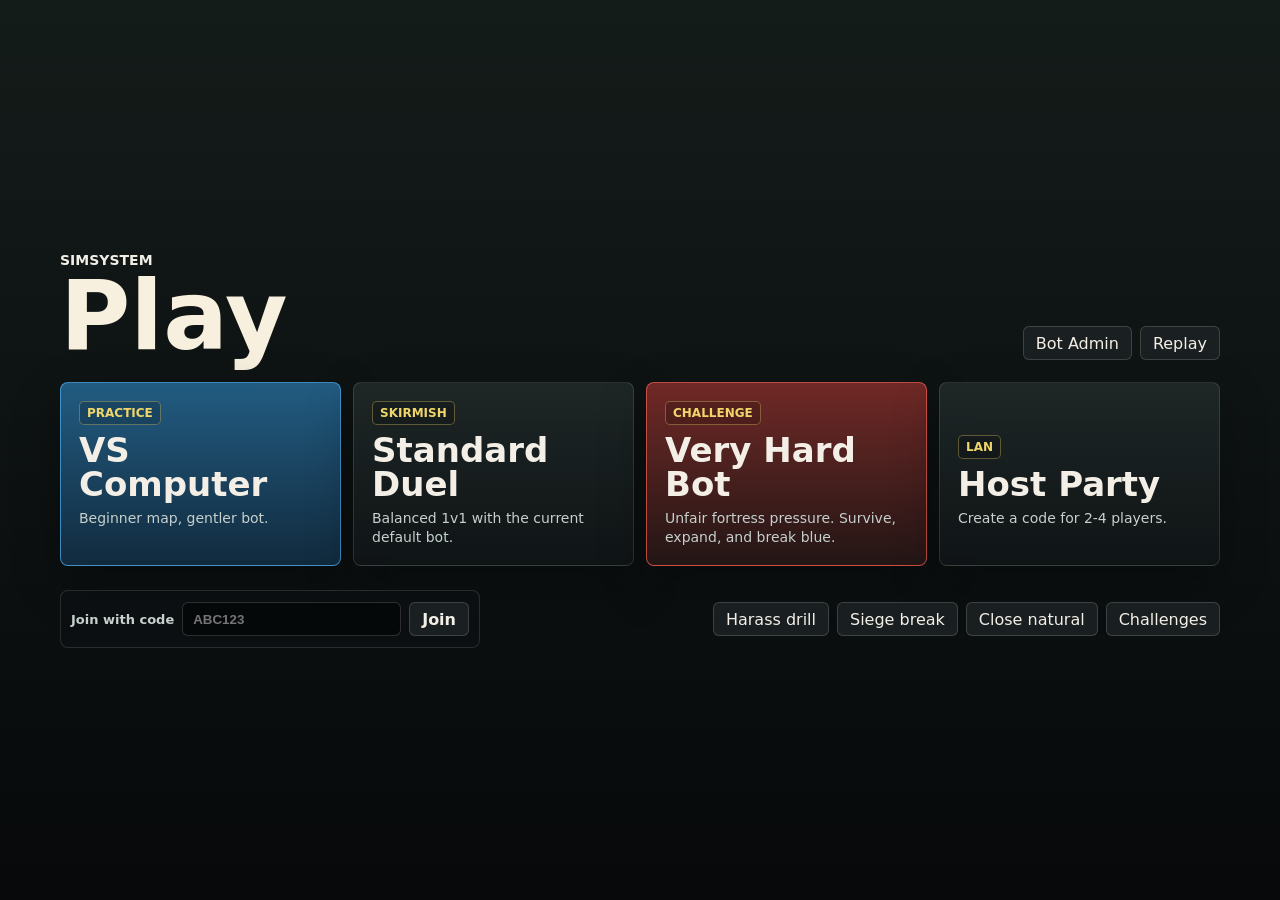
==== index.html @ 4fda6ede "Publish simsystem web game" ====
<!doctype html>
<html lang="en">
  <head>
    <meta charset="utf-8">
    <meta name="viewport" content="width=device-width, initial-scale=1">
    <title>Simsystem</title>
    <link rel="stylesheet" href="styles.css?v=home-1">
  </head>
  <body>
    <main class="home-app">
      <section class="home-shell">
        <header class="home-header">
          <div>
            <div class="brand home-brand">Simsystem</div>
            <h1>Play</h1>
          </div>
          <nav class="home-utility" aria-label="Tools">
            <a href="admin.html">Bot Admin</a>
            <a href="replay.html">Replay</a>
          </nav>
        </header>

        <section class="home-modes" aria-label="Game modes">
          <a class="home-card primary" href="play.html?scenario=2&amp;difficulty=3">
            <span class="mode-label">Practice</span>
            <strong>VS Computer</strong>
            <em>Beginner map, gentler bot.</em>
          </a>
          <a class="home-card" href="play.html?scenario=0&amp;difficulty=7">
            <span class="mode-label">Skirmish</span>
            <strong>Standard Duel</strong>
            <em>Balanced 1v1 with the current default bot.</em>
          </a>
          <a class="home-card boss" data-challenge="very-hard-bot" href="play.html?scenario=9&amp;difficulty=10&amp;seed=424242&amp;speed=0.5">
            <span class="mode-label">Challenge</span>
            <strong>Very Hard Bot</strong>
            <em>Unfair fortress pressure. Survive, expand, and break blue.</em>
          </a>
          <a class="home-card" href="lobby.html">
            <span class="mode-label">LAN</span>
            <strong>Host Party</strong>
            <em>Create a code for 2-4 players.</em>
          </a>
        </section>

        <section class="home-join" aria-label="Join game">
          <form class="join-code-home" action="/join" method="get">
            <label for="homeJoinCode">Join with code</label>
            <input id="homeJoinCode" name="code" type="text" inputmode="text" autocomplete="off" placeholder="ABC123">
            <button type="submit">Join</button>
          </form>
          <div class="home-shortcuts" aria-label="Quick links">
            <a href="play.html?scenario=4&amp;difficulty=8">Harass drill</a>
            <a href="play.html?scenario=5&amp;difficulty=8">Siege break</a>
            <a href="play.html?scenario=8&amp;difficulty=7">Close natural</a>
            <a href="roguelike.html">Challenges</a>
          </div>
        </section>
      </section>
    </main>
  </body>
</html>
---- styles.css ----
:root {
  color-scheme: dark;
  font-family: Inter, ui-sans-serif, system-ui, -apple-system, BlinkMacSystemFont, "Segoe UI", sans-serif;
  background: #111314;
  color: #f3efe6;
}

.rogue-app {
  min-height: 100vh;
  overflow: auto;
  padding: clamp(16px, 3vw, 34px);
  background:
    linear-gradient(90deg, rgba(240, 214, 106, 0.035) 1px, transparent 1px),
    linear-gradient(0deg, rgba(240, 214, 106, 0.028) 1px, transparent 1px),
    linear-gradient(180deg, #18201d, #090b0b 68%);
  background-size: 56px 56px, 56px 56px, auto;
}

.rogue-shell {
  width: min(1180px, 100%);
  min-height: calc(100vh - clamp(32px, 6vw, 68px));
  margin: 0 auto;
  display: grid;
  grid-template-rows: auto minmax(420px, 1fr) auto auto;
  gap: 14px;
}

.rogue-header {
  min-height: 48px;
  display: flex;
  align-items: center;
  justify-content: space-between;
  gap: 16px;
}

.rogue-header h1 {
  margin: 1px 0 0;
  color: #f7f0de;
  font-size: clamp(28px, 4.4vw, 56px);
  line-height: 1;
}

.story-header .brand {
  color: #f0d66a;
  font-weight: 900;
  letter-spacing: 0.08em;
  text-transform: uppercase;
}

.story-stage {
  position: relative;
  min-height: 480px;
  display: grid;
  grid-template-columns: minmax(360px, 1fr) minmax(380px, 500px);
  gap: clamp(20px, 4vw, 54px);
  align-items: center;
  padding: clamp(18px, 4vw, 46px);
  border: 1px solid rgba(218, 226, 211, 0.12);
  border-radius: 8px;
  background:
    linear-gradient(115deg, rgba(8, 11, 12, 0.25), rgba(8, 11, 12, 0.82)),
    linear-gradient(180deg, rgba(36, 47, 45, 0.76), rgba(13, 17, 18, 0.92));
  box-shadow: 0 30px 92px rgba(0, 0, 0, 0.42);
}

.story-map-art {
  position: relative;
  min-height: 390px;
  border: 1px solid rgba(218, 226, 211, 0.08);
  border-radius: 8px;
  overflow: hidden;
  background:
    linear-gradient(135deg, rgba(240, 214, 106, 0.07) 0 1px, transparent 1px 36px),
    linear-gradient(45deg, rgba(113, 196, 240, 0.06) 0 1px, transparent 1px 36px),
    linear-gradient(180deg, rgba(27, 38, 39, 0.82), rgba(10, 13, 14, 0.88));
}

.story-lane {
  position: absolute;
  left: 11%;
  right: 10%;
  top: 50%;
  height: 24px;
  transform: skewY(-18deg) rotate(-9deg);
  border: 1px solid rgba(240, 214, 106, 0.30);
  background: rgba(240, 214, 106, 0.10);
  box-shadow: 0 0 42px rgba(240, 214, 106, 0.08);
}

.story-base,
.story-unit {
  position: absolute;
  transform: rotate(45deg) skew(-10deg, -10deg);
  box-shadow: 0 18px 32px rgba(0, 0, 0, 0.42);
}

.story-base {
  width: 78px;
  height: 78px;
  bottom: 17%;
  border: 2px solid rgba(247, 240, 222, 0.18);
  border-radius: 7px;
}

.story-base.red {
  left: 15%;
  background: linear-gradient(180deg, #df5b56, #6d2424);
}

.story-base.blue {
  right: 13%;
  top: 18%;
  background: linear-gradient(180deg, #4ea7e8, #1b4468);
}

.story-unit {
  width: 30px;
  height: 30px;
  border-radius: 6px;
  border: 2px solid rgba(247, 240, 222, 0.16);
  background: #e6c653;
}

.story-unit.wing-a {
  left: 34%;
  top: 44%;
}

.story-unit.wing-b {
  left: 42%;
  top: 55%;
  background: #d85b55;
}

.story-unit.wing-c {
  right: 30%;
  top: 34%;
  background: #58a6d8;
}

.story-brief {
  display: grid;
  align-content: center;
  gap: 18px;
  min-height: 390px;
}

.mission-kicker {
  width: fit-content;
  padding: 5px 8px;
  border: 1px solid rgba(240, 214, 106, 0.34);
  border-radius: 5px;
  color: #f0d66a;
  background: rgba(0, 0, 0, 0.18);
  font-size: 12px;
  font-weight: 900;
  text-transform: uppercase;
}

.story-brief h2 {
  margin: 0;
  color: #f7f0de;
  font-size: clamp(46px, 6.2vw, 82px);
  line-height: 0.92;
  letter-spacing: 0;
}

.story-brief p {
  max-width: 560px;
  margin: 0;
  color: #d1d8d1;
  font-size: clamp(18px, 2.1vw, 23px);
  line-height: 1.38;
}

.mission-intel,
.run-statline,
.reward-strip,
.story-log,
.story-footer,
.draft-heading {
  display: flex;
  flex-wrap: wrap;
  gap: 8px;
}

.mission-intel span,
.run-statline span,
.reward-strip span,
.story-log span {
  min-height: 30px;
  display: inline-grid;
  place-items: center;
  padding: 0 9px;
  border: 1px solid rgba(218, 226, 211, 0.13);
  border-radius: 6px;
  color: #dce4dc;
  background: rgba(12, 16, 18, 0.62);
  font-size: 12px;
  font-weight: 850;
}

.story-actions {
  display: grid;
  grid-template-columns: minmax(190px, 1fr) minmax(170px, 0.72fr);
  gap: 8px;
  max-width: 560px;
}

.choice-card {
  min-height: 74px;
  display: grid;
  align-content: center;
  justify-items: start;
  gap: 5px;
  border: 1px solid rgba(218, 226, 211, 0.14);
  border-radius: 8px;
  padding: 12px 14px;
  background: rgba(25, 32, 34, 0.88);
  color: #f3efe6;
  text-align: left;
}

.choice-card.primary {
  border-color: rgba(73, 165, 214, 0.78);
  background: linear-gradient(180deg, rgba(42, 112, 154, 0.90), rgba(21, 54, 78, 0.92));
}

.choice-card strong {
  color: #f7f0de;
  font-size: 19px;
}

.choice-card span {
  color: #c8d0c8;
  font-size: 13px;
}

.choice-card em {
  color: #f0d66a;
  font-size: 12px;
  font-style: normal;
  font-weight: 900;
}

.story-footer {
  align-items: stretch;
}

.route-line,
.run-summary,
.draft-sheet {
  border: 1px solid rgba(218, 226, 211, 0.12);
  border-radius: 8px;
  background: rgba(13, 17, 18, 0.78);
  box-shadow: 0 18px 48px rgba(0, 0, 0, 0.28);
}

.route-line {
  flex: 1 1 520px;
  min-height: 88px;
  display: grid;
  grid-template-columns: repeat(15, minmax(0, 1fr));
  gap: 5px;
  align-items: center;
  padding: 12px;
}

.route-node {
  width: 100%;
  min-width: 0;
  height: 44px;
  display: grid;
  place-items: center;
  padding: 0;
  border: 1px solid rgba(218, 226, 211, 0.12);
  border-color: rgba(218, 226, 211, 0.12);
  border-radius: 6px;
  background: rgba(32, 38, 40, 0.78);
  color: #aeb5ad;
  font-size: 12px;
  font-weight: 950;
  text-align: center;
}

.route-node.done {
  color: #102014;
  background: #78ce7e;
}

.route-node.current {
  color: #14120d;
  background: #f0d66a;
}

.route-node.boss {
  border-color: rgba(223, 91, 86, 0.52);
  color: #f3b5ae;
}

.run-summary {
  flex: 0 1 420px;
  display: grid;
  align-content: center;
  gap: 8px;
  padding: 12px;
}

.draft-sheet {
  position: fixed;
  left: 50%;
  bottom: 22px;
  z-index: 8;
  width: min(860px, calc(100vw - 32px));
  transform: translateX(-50%);
  display: grid;
  gap: 10px;
  padding: 12px;
}

.draft-heading {
  align-items: center;
  justify-content: space-between;
}

.draft-heading strong {
  color: #f0d66a;
  font-size: 15px;
}

.draft-grid {
  display: grid;
  grid-template-columns: repeat(3, minmax(0, 1fr));
  gap: 8px;
}

.draft-card {
  min-height: 128px;
  display: grid;
  align-content: start;
  justify-items: start;
  gap: 7px;
  padding: 13px;
  border: 1px solid rgba(218, 226, 211, 0.14);
  border-radius: 8px;
  color: #f3efe6;
  background: rgba(25, 32, 34, 0.94);
  text-align: left;
}

.draft-card strong {
  font-size: 17px;
}

.draft-card span {
  color: #c8d0c8;
  font-size: 13px;
  line-height: 1.35;
  white-space: normal;
}

.draft-card em {
  color: #f0d66a;
  font-size: 12px;
  font-style: normal;
  font-weight: 900;
}

@media (max-width: 900px) {
  .rogue-shell {
    grid-template-rows: auto auto auto auto;
  }

  .story-stage,
  .story-actions,
  .draft-grid {
    grid-template-columns: 1fr;
  }

  .story-stage {
    padding: 14px;
  }

  .story-map-art {
    min-height: 220px;
  }

  .story-brief {
    min-height: auto;
  }

  .route-line {
    grid-template-columns: repeat(5, minmax(0, 1fr));
  }

  .run-summary {
    flex-basis: 100%;
  }
}

* {
  box-sizing: border-box;
}

body {
  margin: 0;
  overflow: hidden;
  background: #0f1213;
}

.home-app {
  min-height: 100vh;
  overflow: auto;
  padding: clamp(16px, 3vw, 42px);
  color: #f3efe6;
  background:
    linear-gradient(180deg, rgba(20, 28, 26, 0.96), rgba(7, 9, 10, 1)),
    #0f1213;
}

.home-shell {
  width: min(1160px, 100%);
  min-height: calc(100vh - clamp(32px, 6vw, 84px));
  margin: 0 auto;
  display: grid;
  align-content: center;
  gap: 22px;
}

.home-header {
  display: flex;
  align-items: end;
  justify-content: space-between;
  gap: 18px;
}

.home-header h1 {
  margin: 4px 0 0;
  color: #f7f0de;
  font-size: clamp(48px, 8vw, 96px);
  line-height: 0.92;
  letter-spacing: 0;
}

.home-brand {
  color: #f0d66a;
  font-weight: 900;
  text-transform: uppercase;
}

.home-utility,
.home-shortcuts {
  display: flex;
  flex-wrap: wrap;
  gap: 8px;
  justify-content: flex-end;
}

.home-utility a,
.home-shortcuts a,
.join-code-home button {
  min-height: 34px;
  display: inline-grid;
  place-items: center;
  padding: 0 12px;
  border: 1px solid rgba(218, 226, 211, 0.18);
  border-radius: 6px;
  color: #f3efe6;
  background: rgba(30, 36, 38, 0.82);
  text-decoration: none;
}

.home-modes {
  display: grid;
  grid-template-columns: repeat(4, minmax(0, 1fr));
  gap: 12px;
}

.home-card {
  min-height: 174px;
  display: grid;
  align-content: end;
  gap: 8px;
  padding: 18px;
  border: 1px solid rgba(218, 226, 211, 0.14);
  border-radius: 8px;
  color: #f3efe6;
  background:
    linear-gradient(180deg, rgba(34, 43, 43, 0.82), rgba(16, 20, 22, 0.94));
  text-decoration: none;
  box-shadow: 0 18px 48px rgba(0, 0, 0, 0.28);
}

.home-card.primary {
  border-color: rgba(76, 166, 228, 0.76);
  background:
    linear-gradient(180deg, rgba(38, 104, 148, 0.86), rgba(18, 44, 64, 0.96));
}

.home-card.boss {
  border-color: rgba(240, 91, 79, 0.76);
  background:
    linear-gradient(180deg, rgba(120, 43, 40, 0.92), rgba(36, 23, 22, 0.96));
}

.home-card strong {
  font-size: clamp(22px, 2.8vw, 34px);
  line-height: 1;
}

.home-card em {
  min-height: 38px;
  color: #c6d0cc;
  font-size: 14px;
  font-style: normal;
  line-height: 1.35;
}

.mode-label {
  width: fit-content;
  padding: 4px 7px;
  border: 1px solid rgba(240, 214, 106, 0.34);
  border-radius: 5px;
  color: #f0d66a;
  background: rgba(0, 0, 0, 0.18);
  font-size: 12px;
  font-weight: 900;
  text-transform: uppercase;
}

.home-join {
  display: grid;
  grid-template-columns: minmax(300px, 420px) 1fr;
  gap: 12px;
  align-items: center;
  padding-top: 2px;
}

.join-code-home {
  min-height: 58px;
  display: grid;
  grid-template-columns: auto minmax(110px, 1fr) auto;
  gap: 8px;
  align-items: center;
  padding: 10px;
  border: 1px solid rgba(218, 226, 211, 0.14);
  border-radius: 8px;
  background: rgba(12, 16, 18, 0.78);
}

.join-code-home label {
  color: #c6d0cc;
  font-size: 13px;
  font-weight: 850;
  white-space: nowrap;
}

.join-code-home input {
  width: 100%;
  height: 34px;
  border: 1px solid rgba(218, 226, 211, 0.18);
  border-radius: 6px;
  padding: 0 10px;
  color: #f7f0de;
  background: rgba(5, 8, 9, 0.86);
  font-weight: 900;
  text-transform: uppercase;
}

.join-code-home button {
  font: inherit;
  font-weight: 850;
  cursor: pointer;
}

.lobby-app {
  min-height: 100vh;
  overflow: auto;
  padding: clamp(18px, 4vw, 56px);
  background:
    linear-gradient(115deg, rgba(6, 9, 9, 0.18), rgba(6, 9, 9, 0.82)),
    radial-gradient(circle at 24% 18%, rgba(72, 154, 205, 0.20), transparent 31%),
    radial-gradient(circle at 84% 76%, rgba(213, 72, 66, 0.16), transparent 30%),
    linear-gradient(180deg, #17201d, #080a0a);
}

.admin-app {
  min-height: 100vh;
  overflow: auto;
  padding: clamp(18px, 4vw, 48px);
  background:
    radial-gradient(circle at 18% 18%, rgba(68, 155, 210, 0.18), transparent 32%),
    radial-gradient(circle at 84% 70%, rgba(224, 82, 72, 0.13), transparent 34%),
    linear-gradient(180deg, #151d1a, #080a09);
}

.admin-shell {
  width: min(1320px, 100%);
  margin: 0 auto;
  display: grid;
  gap: 18px;
}

.admin-header,
.header-actions {
  display: flex;
  align-items: center;
  justify-content: space-between;
  gap: 14px;
}

.admin-header h1 {
  margin: 0;
  color: #f7f0de;
  font-size: clamp(44px, 6vw, 86px);
  line-height: 0.95;
  letter-spacing: 0;
}

.admin-grid {
  display: grid;
  grid-template-columns: minmax(340px, 420px) 1fr;
  gap: 16px;
}

.admin-card {
  display: grid;
  align-content: start;
  gap: 14px;
  padding: 18px;
  border: 1px solid rgba(218, 226, 211, 0.14);
  border-radius: 8px;
  background: rgba(17, 22, 24, 0.84);
  box-shadow: 0 24px 72px rgba(0, 0, 0, 0.34);
}

.admin-card h2 {
  margin: 0;
  color: #f0d66a;
  font-size: 20px;
}

.admin-controls label,
.admin-rule-row {
  display: grid;
  gap: 6px;
  color: #c6d0cc;
  font-size: 13px;
  font-weight: 850;
}

.admin-controls select,
.admin-controls input,
.admin-rule-row select,
.admin-rule-row input {
  width: 100%;
}

.admin-controls output {
  color: #f0d66a;
  font-size: 18px;
  font-weight: 950;
}

.admin-actions {
  display: grid;
  grid-template-columns: repeat(3, minmax(0, 1fr));
  gap: 8px;
}

.rules-list {
  display: grid;
  gap: 10px;
}

.admin-rule-row {
  grid-template-columns: 1fr 1fr minmax(120px, 0.5fr) auto;
  align-items: end;
  padding: 10px;
  border: 1px solid rgba(218, 226, 211, 0.10);
  border-radius: 8px;
  background: rgba(8, 12, 13, 0.46);
}

.counter-preferences {
  display: grid;
  grid-template-columns: repeat(2, minmax(0, 1fr));
  gap: 8px;
  margin: 0;
  padding: 10px;
  border: 1px solid rgba(218, 226, 211, 0.10);
  border-radius: 8px;
  background: rgba(8, 12, 13, 0.34);
}

.counter-preferences legend {
  padding: 0 5px;
  color: #f0d66a;
  font-size: 12px;
  font-weight: 900;
}

.counter-preferences label {
  grid-template-columns: auto 1fr;
  align-items: center;
  gap: 7px;
}

.counter-preferences input {
  width: 16px;
  height: 16px;
  accent-color: #f0d66a;
}

.admin-summary {
  grid-column: 2;
}

.admin-summary code {
  display: block;
  max-width: 100%;
  overflow-wrap: anywhere;
  padding: 10px;
  border-radius: 7px;
  color: #bde8ff;
  background: rgba(4, 7, 8, 0.74);
}

.lobby-shell {
  min-height: calc(100vh - clamp(36px, 8vw, 112px));
  width: min(1280px, 100%);
  margin: 0 auto;
  display: grid;
  align-items: center;
}

.lobby-header {
  display: none;
  align-items: center;
  justify-content: space-between;
  gap: 18px;
  margin-bottom: 22px;
}

.splash-hero {
  min-height: min(760px, calc(100vh - 72px));
  display: grid;
  grid-template-columns: minmax(320px, 1fr) minmax(420px, 520px);
  gap: clamp(24px, 5vw, 72px);
  align-items: center;
}

.splash-copy {
  display: grid;
  align-content: center;
  gap: 18px;
  min-height: 420px;
}

.splash-copy .brand {
  color: #f0d66a;
  font-size: 16px;
  font-weight: 900;
  letter-spacing: 0.16em;
  text-transform: uppercase;
}

.splash-copy h1 {
  max-width: 720px;
  margin: 0;
  color: #f7f0de;
  font-size: clamp(58px, 9vw, 118px);
  font-weight: 950;
  line-height: 0.9;
  letter-spacing: 0;
}

.splash-copy p {
  max-width: 520px;
  margin: 0;
  color: #c6d0cc;
  font-size: clamp(18px, 2vw, 24px);
  line-height: 1.35;
}

.splash-menu {
  display: grid;
  gap: 14px;
}

.lobby-header .brand {
  font-size: 24px;
}

.lobby-header p {
  margin: 5px 0 0;
  color: #aeb5ad;
}

.lobby-grid {
  display: contents;
}

.lobby-card {
  display: grid;
  gap: 13px;
  padding: 18px;
  border: 1px solid rgba(218, 226, 211, 0.14);
  border-radius: 8px;
  background: rgba(17, 22, 24, 0.82);
  box-shadow: 0 24px 72px rgba(0, 0, 0, 0.34);
}

.start-card {
  order: 1;
  gap: 14px;
  padding: 16px;
}

.current-match {
  order: 2;
  gap: 12px;
  padding: 16px;
}

.current-match h1 {
  font-size: 16px;
  color: #f0d66a;
  text-transform: uppercase;
  letter-spacing: 0.08em;
}

.quick-actions {
  display: grid;
  gap: 10px;
}

.splash-action {
  width: 100%;
  min-height: 84px;
  display: grid;
  align-content: center;
  justify-items: start;
  gap: 4px;
  padding: 14px 16px;
  border-color: rgba(218, 226, 211, 0.16);
  background: rgba(26, 32, 34, 0.88);
  text-align: left;
}

.splash-action.primary {
  border-color: rgba(76, 166, 228, 0.74);
  background: linear-gradient(180deg, rgba(38, 104, 148, 0.86), rgba(24, 57, 82, 0.88));
}

.splash-action strong {
  font-size: 22px;
  line-height: 1.1;
}

.splash-action span {
  color: #c5d1cf;
  font-size: 13px;
}

.prominent-join {
  display: grid;
  grid-template-columns: minmax(0, 1fr) 96px;
  gap: 8px;
}

.prominent-join input {
  width: 100%;
  height: 42px;
  border: 1px solid #596068;
  border-radius: 6px;
  padding: 0 12px;
  background: rgba(8, 11, 12, 0.72);
  color: #f3efe6;
  font-family: ui-monospace, "SFMono-Regular", Menlo, Consolas, monospace;
  font-size: 16px;
  font-weight: 900;
  letter-spacing: 0.08em;
  text-transform: uppercase;
}

.hidden-config {
  display: none;
}

.lobby-card h1 {
  margin: 0 0 4px;
  font-size: 20px;
}

.lobby-card label {
  display: grid;
  gap: 6px;
  color: #c8d0c8;
  font-size: 13px;
}

.advanced-settings,
.seat-details {
  display: grid;
  gap: 11px;
}

.advanced-settings:not([open]) > :not(summary),
.seat-details:not([open]) > :not(summary) {
  display: none;
}

.advanced-settings summary,
.seat-details summary {
  min-height: 34px;
  display: flex;
  align-items: center;
  cursor: pointer;
  color: #f0d66a;
  font-size: 13px;
  font-weight: 800;
}

.advanced-settings[open],
.seat-details[open] {
  border-top: 1px solid rgba(218, 226, 211, 0.12);
  padding-top: 6px;
}

.lobby-card input,
.lobby-card select {
  width: 100%;
  height: 36px;
  border: 1px solid #596068;
  border-radius: 6px;
  padding: 0 10px;
  background: rgba(35, 40, 43, 0.86);
  color: #f3efe6;
}

.lobby-actions {
  display: flex;
  flex-wrap: wrap;
  gap: 8px;
}

.utility-actions {
  padding-top: 2px;
}

.utility-actions button {
  min-height: 32px;
  border: 1px solid #596068;
  border-radius: 6px;
  background: rgba(43, 48, 52, 0.72);
  color: #f3efe6;
  padding: 6px 10px;
  cursor: pointer;
}

.lobby-status,
.lobby-note,
.match-meta,
.match-capture {
  color: #aeb5ad;
  font-size: 13px;
}

.map-cards {
  display: grid;
  grid-template-columns: repeat(2, minmax(0, 1fr));
  gap: 8px;
}

.map-card {
  min-height: 82px;
  display: grid;
  align-content: start;
  gap: 4px;
  padding: 10px;
  border: 1px solid rgba(218, 226, 211, 0.12);
  border-radius: 7px;
  background: rgba(24, 30, 32, 0.82);
  color: #f3efe6;
  text-align: left;
  cursor: pointer;
}

.map-card strong {
  font-size: 13px;
}

.map-card span {
  color: #aeb5ad;
  font-size: 12px;
  line-height: 1.2;
}

.map-card em {
  color: #f0d66a;
  font-size: 10px;
  font-style: normal;
  font-weight: 900;
  letter-spacing: 0.06em;
  text-transform: uppercase;
}

.map-card.selected {
  border-color: rgba(240, 214, 106, 0.68);
  background: rgba(54, 48, 20, 0.76);
  box-shadow: 0 0 0 1px rgba(240, 214, 106, 0.16) inset;
}

.invite-code-box {
  display: grid;
  place-items: center;
  min-height: 104px;
  border: 1px solid rgba(240, 214, 106, 0.36);
  border-radius: 8px;
  background: rgba(43, 38, 18, 0.78);
  color: #ffe77c;
  font-family: ui-monospace, "SFMono-Regular", Menlo, Consolas, monospace;
  font-size: clamp(42px, 8vw, 78px);
  font-weight: 900;
  letter-spacing: 0.12em;
  text-align: center;
  cursor: pointer;
  user-select: all;
}

.online-hint {
  margin-top: -4px;
  color: #bfc8c9;
  font-size: 13px;
  line-height: 1.35;
}

.invite-actions {
  display: grid;
  grid-template-columns: repeat(3, minmax(0, 1fr));
  gap: 8px;
}

.invite-actions button,
.join-code-form button {
  min-height: 38px;
  border: 1px solid #596068;
  border-radius: 6px;
  background: rgba(43, 48, 52, 0.78);
  color: #f3efe6;
  cursor: pointer;
  font-weight: 800;
}

.primary-seat {
  display: grid;
  place-items: center;
  min-height: 38px;
  border-color: rgba(73, 165, 214, 0.78);
  background: rgba(34, 92, 128, 0.78);
  font-weight: 900;
  text-align: center;
}

.join-code-form label span {
  display: grid;
  grid-template-columns: minmax(0, 1fr) 96px;
  gap: 8px;
}

.join-code-form input {
  font-family: ui-monospace, "SFMono-Regular", Menlo, Consolas, monospace;
  font-size: 18px;
  font-weight: 900;
  letter-spacing: 0.08em;
  text-transform: uppercase;
}

.match-summary {
  display: grid;
  gap: 8px;
}

.seat-status {
  display: grid;
  grid-template-columns: repeat(auto-fit, minmax(140px, 1fr));
  gap: 8px;
}

.seat-state {
  display: grid;
  grid-template-columns: auto 1fr;
  gap: 2px 8px;
  align-items: center;
  padding: 9px 10px;
  border: 1px solid rgba(218, 226, 211, 0.12);
  border-radius: 7px;
  background: rgba(20, 25, 27, 0.72);
}

.seat-state strong {
  grid-row: span 2;
  color: #f3efe6;
}

.seat-state span {
  color: #dce7e5;
  font-size: 13px;
  font-weight: 800;
}

.seat-state em {
  color: #aeb5ad;
  font-size: 12px;
  font-style: normal;
}

.seat-state.ready {
  border-color: rgba(107, 211, 124, 0.55);
  background: rgba(28, 66, 41, 0.58);
}

.seat-state.connected {
  border-color: rgba(112, 175, 238, 0.50);
  background: rgba(24, 52, 78, 0.56);
}

.match-title {
  color: #f0d66a;
  font-weight: 800;
  font-size: 18px;
}

.match-players {
  display: flex;
  flex-wrap: wrap;
  gap: 8px;
}

.match-players span {
  border: 1px solid rgba(218, 226, 211, 0.14);
  border-radius: 6px;
  padding: 7px 9px;
  background: rgba(38, 44, 47, 0.66);
}

.join-strip {
  display: flex;
  flex-wrap: wrap;
  align-items: center;
  gap: 8px;
}

.p2-join {
  border-color: rgba(73, 165, 214, 0.75);
  background: rgba(34, 92, 128, 0.76);
}

.bot-note {
  color: #aeb5ad;
  font-size: 13px;
}

.seat-links {
  display: grid;
  gap: 10px;
}

.seat-card {
  display: grid;
  grid-template-columns: 44px minmax(90px, 1fr) auto auto auto;
  align-items: center;
  gap: 8px;
  padding: 10px;
  border: 1px solid rgba(218, 226, 211, 0.12);
  border-radius: 8px;
  background: rgba(24, 30, 32, 0.9);
}

.seat-card code {
  grid-column: 1 / -1;
  overflow: hidden;
  text-overflow: ellipsis;
  color: #93b8dc;
  font-size: 12px;
  white-space: nowrap;
}

.seat-button {
  border: 1px solid #596068;
  background: rgba(43, 48, 52, 0.72);
  color: #f3efe6;
  border-radius: 6px;
  min-height: 32px;
  padding: 6px 10px;
  text-decoration: none;
}

.admin-body {
  overflow: auto;
  background: #0f1213;
}

.admin-app {
  min-height: 100vh;
  padding: 22px;
  background:
    linear-gradient(180deg, rgba(18, 28, 26, 0.92), rgba(8, 10, 10, 0.98)),
    #0f1213;
}

.admin-shell {
  width: min(1360px, 100%);
  margin: 0 auto;
  display: grid;
  gap: 16px;
}

.admin-header {
  min-height: 58px;
  display: flex;
  align-items: center;
  justify-content: space-between;
  gap: 14px;
}

.admin-header h1 {
  margin: 4px 0 0;
  color: #f7f0de;
  font-size: clamp(26px, 4vw, 44px);
  line-height: 1;
}

.admin-nav,
.admin-actions {
  display: flex;
  flex-wrap: wrap;
  gap: 8px;
}

.admin-layout {
  display: grid;
  grid-template-columns: minmax(0, 1fr) minmax(320px, 420px);
  gap: 16px;
  align-items: start;
}

.admin-form,
.admin-preview {
  display: grid;
  gap: 12px;
}

.admin-section {
  display: grid;
  gap: 14px;
  padding: 15px;
  border: 1px solid rgba(218, 226, 211, 0.13);
  border-radius: 8px;
  background: rgba(17, 22, 24, 0.84);
  box-shadow: 0 18px 44px rgba(0, 0, 0, 0.28);
}

.admin-section-title {
  display: flex;
  align-items: baseline;
  justify-content: space-between;
  gap: 12px;
  border-bottom: 1px solid rgba(218, 226, 211, 0.10);
  padding-bottom: 10px;
}

.admin-section-title h2 {
  margin: 0;
  color: #f0d66a;
  font-size: 16px;
  letter-spacing: 0.02em;
}

.admin-section-title span,
.integration-gap p {
  margin: 0;
  color: #aeb5ad;
  font-size: 13px;
  line-height: 1.35;
}

.admin-grid {
  display: grid;
  gap: 12px;
}

.admin-grid.two {
  grid-template-columns: repeat(2, minmax(0, 1fr));
}

.admin-form label,
.admin-control {
  display: grid;
  gap: 7px;
  color: #c8d0c8;
  font-size: 13px;
  font-weight: 800;
}

.admin-form input,
.admin-form select {
  width: 100%;
  height: 38px;
  border: 1px solid #596068;
  border-radius: 6px;
  padding: 0 10px;
  background: rgba(35, 40, 43, 0.88);
  color: #f3efe6;
}

.admin-control label {
  display: flex;
  justify-content: space-between;
  gap: 10px;
}

.admin-control output {
  color: #f0d66a;
  font-variant-numeric: tabular-nums;
}

.admin-control input[type="range"] {
  padding: 0;
  accent-color: #f0d66a;
}

.counter-grid {
  display: grid;
  grid-template-columns: repeat(3, minmax(0, 1fr));
  gap: 8px;
}

.counter-grid label {
  min-height: 40px;
  display: flex;
  align-items: center;
  gap: 8px;
  padding: 8px 10px;
  border: 1px solid rgba(218, 226, 211, 0.12);
  border-radius: 7px;
  background: rgba(24, 30, 32, 0.78);
}

.counter-grid input {
  width: 16px;
  height: 16px;
  accent-color: #f0d66a;
}

.rules-list {
  display: grid;
  gap: 8px;
}

.rule-row,
.empty-rules {
  display: grid;
  grid-template-columns: minmax(0, 1fr) auto auto;
  gap: 8px;
  align-items: center;
  min-height: 42px;
  padding: 8px 10px;
  border: 1px solid rgba(218, 226, 211, 0.12);
  border-radius: 7px;
  background: rgba(24, 30, 32, 0.78);
  color: #dce7e5;
  font-size: 13px;
}

.empty-rules {
  grid-template-columns: 1fr;
  color: #aeb5ad;
}

.rule-row strong {
  color: #f0d66a;
  font-size: 12px;
}

.rule-row button {
  height: 28px;
  font-size: 12px;
}

.rule-editor {
  display: grid;
  grid-template-columns: minmax(160px, 1.2fr) 82px minmax(160px, 1fr) auto;
  gap: 8px;
}

.rule-editor button {
  height: 38px;
}

.admin-preview {
  position: sticky;
  top: 16px;
}

#configPreview {
  max-height: 460px;
  margin: 0;
  overflow: auto;
  padding: 12px;
  border: 1px solid rgba(218, 226, 211, 0.11);
  border-radius: 7px;
  background: rgba(7, 10, 11, 0.72);
  color: #d9e6df;
  font-size: 12px;
  line-height: 1.45;
}

.bot-admin-summary {
  display: grid;
  gap: 8px;
  margin: 10px 0;
  padding: 10px;
  border: 1px solid rgba(240, 214, 106, 0.22);
  border-radius: 7px;
  background: rgba(42, 38, 18, 0.42);
}

.bot-admin-summary strong {
  color: #f0d66a;
}

.bot-admin-summary dl {
  display: grid;
  grid-template-columns: repeat(3, minmax(0, 1fr));
  gap: 6px;
  margin: 0;
}

.bot-admin-summary dl div {
  padding: 6px;
  border-radius: 6px;
  background: rgba(10, 14, 15, 0.38);
}

.bot-admin-summary dt {
  color: #aeb5ad;
  font-size: 10px;
  text-transform: uppercase;
}

.bot-admin-summary dd {
  margin: 2px 0 0;
  color: #f3efe6;
  font-weight: 900;
}

.admin-policy-tags {
  display: flex;
  flex-wrap: wrap;
  gap: 5px;
}

.admin-policy-tags span {
  padding: 4px 6px;
  border: 1px solid rgba(218, 226, 211, 0.12);
  border-radius: 5px;
  color: #dce7e5;
  background: rgba(24, 30, 32, 0.72);
  font-size: 11px;
}

.bot-admin-summary ul {
  margin: 0;
  padding-left: 18px;
  color: #c8d0c8;
  font-size: 12px;
}

@media (max-width: 760px) {
  .home-app {
    padding: 14px;
  }

  .home-shell {
    align-content: start;
    min-height: calc(100vh - 28px);
    padding: 12px 0;
  }

  .home-header {
    align-items: stretch;
    flex-direction: column;
  }

  .home-utility,
  .home-shortcuts {
    justify-content: flex-start;
  }

  .home-modes,
  .home-join,
  .join-code-home {
    grid-template-columns: 1fr;
  }

  .home-card {
    min-height: 130px;
  }

  .lobby-app {
    padding: 16px;
  }

  .splash-hero {
    display: grid;
    grid-template-columns: 1fr;
    gap: 18px;
  }

  .splash-copy {
    min-height: 220px;
  }

  .splash-copy h1 {
    font-size: clamp(48px, 16vw, 76px);
  }

  .seat-card {
    grid-template-columns: 38px minmax(0, 1fr);
  }

  .invite-actions {
    grid-template-columns: 1fr;
  }

  .admin-app {
    padding: 14px;
  }

  .admin-header,
  .admin-section-title {
    align-items: stretch;
    flex-direction: column;
  }

  .admin-layout,
  .admin-grid.two,
  .counter-grid,
  .rule-editor {
    grid-template-columns: 1fr;
  }

  .admin-preview {
    position: static;
  }
}

.app {
  min-height: 100vh;
  position: relative;
  display: block;
}

.toolbar {
  position: fixed;
  left: 50%;
  right: auto;
  top: auto;
  bottom: 14px;
  z-index: 4;
  width: min(960px, calc(100vw - 32px));
  min-height: 54px;
  display: grid;
  grid-template-columns: auto auto auto auto minmax(180px, 1fr) auto auto;
  align-items: center;
  gap: 8px;
  padding: 8px 10px;
  transform: translateX(-50%);
  border: 1px solid rgba(218, 226, 211, 0.18);
  border-radius: 8px;
  background:
    linear-gradient(180deg, rgba(28, 34, 37, 0.88), rgba(10, 13, 15, 0.86)),
    rgba(12, 15, 17, 0.82);
  box-shadow: 0 18px 42px rgba(0, 0, 0, 0.36);
  backdrop-filter: blur(12px);
  opacity: 0.96;
}

.brand {
  font-weight: 700;
  font-size: 14px;
  white-space: nowrap;
  color: #f1eee6;
}

button,
.file,
.live-link,
.speed select,
.scenario-select,
.speed-select {
  border: 1px solid #596068;
  background: rgba(43, 48, 52, 0.72);
  color: #f3efe6;
  border-radius: 6px;
  height: 32px;
  padding: 0 10px;
  display: inline-grid;
  place-items: center;
  cursor: pointer;
  white-space: nowrap;
  text-decoration: none;
}

.hidden {
  display: none !important;
}

button.ready {
  border-color: rgba(107, 211, 124, 0.8);
  background: rgba(44, 94, 58, 0.76);
}

.scenario-select {
  min-width: 0;
  width: min(210px, 24vw);
}

.speed-select {
  width: 78px;
}

.quality-select {
  width: 104px;
}

.supply-banner {
  display: grid;
  place-items: center;
  margin: 0 0 8px;
  padding: 8px;
  border: 1px solid rgba(240, 214, 106, 0.4);
  border-radius: 6px;
  background: rgba(42, 38, 18, 0.7);
  color: #f0d66a;
  font-size: 18px;
  font-weight: 900;
  letter-spacing: 0.04em;
}

.toolbar-spacer {
  flex: 1 1 24px;
}

.production-bar {
  display: flex;
  align-items: center;
  gap: 6px;
  flex-wrap: wrap;
}

.produce-button {
  grid-template-columns: auto auto minmax(54px, auto) auto auto;
  gap: 6px;
  padding: 3px 8px 3px 6px;
  min-width: max-content;
}

.unit-chip {
  display: inline-grid;
  place-items: center;
  width: 34px;
  height: 34px;
  border-radius: 6px;
  background: rgba(5, 7, 8, 0.28);
}

.unit-icon {
  display: block;
  overflow: visible;
  filter: drop-shadow(0 2px 1px rgba(0, 0, 0, 0.58));
}

.unit-icon text {
  font-family: Inter, ui-sans-serif, system-ui, sans-serif;
  paint-order: stroke;
  stroke: rgba(255, 255, 255, 0.20);
  stroke-width: 0.6px;
}

.unit-name {
  font-size: 12px;
  font-weight: 800;
}

.produce-button .cost {
  color: #f5dd80;
  font-size: 11px;
  font-weight: 800;
}

.produce-button .build-time {
  color: #9fd5ff;
  font-size: 10px;
  font-weight: 800;
  text-transform: uppercase;
}

.produce-button.unaffordable {
  cursor: not-allowed;
  color: rgba(215, 224, 222, 0.52);
  background:
    linear-gradient(180deg, rgba(30, 35, 38, 0.84), rgba(10, 13, 15, 0.92));
  border-color: rgba(79, 88, 94, 0.56);
  box-shadow: none;
  filter: saturate(0.42);
}

.produce-button.no-money {
  opacity: 0.50;
}

.produce-button.no-slot {
  opacity: 0.62;
}

.produce-button.affordable {
  color: #fff8cf;
  border-color: rgba(255, 227, 92, 0.98);
  background:
    linear-gradient(180deg, rgba(116, 103, 37, 0.98), rgba(44, 39, 14, 0.98)),
    rgba(255, 227, 92, 0.32);
  box-shadow:
    0 0 0 2px rgba(255, 235, 118, 0.28) inset,
    0 0 0 1px rgba(255, 227, 92, 0.22),
    0 0 30px rgba(255, 219, 69, 0.36);
  filter: saturate(1.28);
}

.produce-button.affordable .cost,
.produce-button.affordable .build-time {
  color: #fff6aa;
  text-shadow: 0 1px 0 rgba(0, 0, 0, 0.66);
}

.produce-button.affordable .build-time {
  color: #c9ffba;
}

.build-queue {
  display: grid;
  gap: 7px;
  margin: 10px 0;
  padding: 10px;
  border: 1px solid rgba(159, 213, 255, 0.22);
  border-radius: 7px;
  background: rgba(7, 18, 26, 0.58);
}

.build-queue strong {
  display: flex;
  align-items: baseline;
  justify-content: space-between;
  gap: 10px;
  color: #9fd5ff;
  font-size: 12px;
  text-transform: uppercase;
}

.build-queue strong span {
  color: #f5dd80;
  font-size: 11px;
  font-weight: 900;
  text-transform: none;
}

.build-row {
  display: grid;
  grid-template-columns: auto minmax(0, 1fr) auto;
  align-items: center;
  gap: 8px;
  position: relative;
  overflow: hidden;
  min-height: 42px;
  padding: 6px 8px;
  border-radius: 6px;
  border: 1px solid rgba(255, 255, 255, 0.08);
  background: rgba(5, 8, 10, 0.70);
}

.build-row.empty {
  border-style: dashed;
  color: rgba(218, 226, 211, 0.62);
  background: rgba(5, 8, 10, 0.38);
}

.build-row.empty .build-countdown {
  color: #aee8c2;
}

.build-row > * {
  position: relative;
  z-index: 1;
}

.build-row i {
  position: absolute;
  inset: 0 auto 0 0;
  z-index: 0;
  height: 100%;
  width: var(--p);
  background:
    linear-gradient(90deg, color-mix(in srgb, var(--bar, #5dc8ff), transparent 12%), color-mix(in srgb, var(--bar-hi, #f5dd80), transparent 2%)),
    rgba(93, 200, 255, 0.35);
  box-shadow: 0 0 18px color-mix(in srgb, var(--bar, #5dc8ff), transparent 42%);
  opacity: 0.72;
}

.build-countdown {
  color: #f5dd80;
  font-size: 12px;
  font-weight: 900;
  font-variant-numeric: tabular-nums;
  white-space: nowrap;
}

.production-dock {
  position: fixed;
  left: 50%;
  bottom: 16px;
  z-index: 4;
  width: min(620px, calc(100vw - 390px));
  transform: translateX(-50%);
  justify-content: center;
  padding: 7px;
  border: 1px solid rgba(218, 226, 211, 0.12);
  border-radius: 8px;
  background:
    linear-gradient(180deg, rgba(28, 34, 36, 0.68), rgba(10, 13, 14, 0.68)),
    rgba(12, 15, 16, 0.58);
  box-shadow: 0 18px 42px rgba(0, 0, 0, 0.36);
  backdrop-filter: blur(14px);
}

.hotkey {
  display: inline-grid;
  place-items: center;
  width: 18px;
  height: 18px;
  border-radius: 4px;
  background: rgba(255, 255, 255, 0.12);
  color: #ffeaa2;
  font-size: 11px;
  font-weight: 800;
}

.file {
  min-width: 106px;
}

.toolbar .brand,
.toolbar .live-link,
.toolbar #exportVideo,
.toolbar #sound,
.toolbar .review,
.toolbar .export-status {
  display: none;
}

.review,
.speed {
  display: inline-grid;
  grid-template-columns: auto auto;
  align-items: center;
  gap: 6px;
  color: #c8c5bc;
}

.review {
  font-size: 13px;
  white-space: nowrap;
}

.file input {
  display: none;
}

#scrub {
  width: 100%;
  min-width: 180px;
}

.tick {
  min-width: 90px;
  text-align: right;
  color: #c8c5bc;
  font-variant-numeric: tabular-nums;
}

.rate {
  min-width: 112px;
  text-align: right;
  color: #8f989c;
  font-size: 12px;
  font-variant-numeric: tabular-nums;
  white-space: nowrap;
}

.export-status {
  min-width: 116px;
  text-align: right;
  color: #b8c2c4;
  font-size: 12px;
  font-variant-numeric: tabular-nums;
  white-space: nowrap;
}

#exportVideo.recording {
  border-color: #e9c85b;
  color: #fff3be;
  background: rgba(112, 89, 22, 0.72);
}

#sound.enabled {
  border-color: #7bd59a;
  color: #dcffe7;
  background: rgba(31, 87, 55, 0.72);
}

.stage {
  position: relative;
  min-height: 100vh;
  display: block;
}

.stage::before,
.stage::after {
  content: "";
  position: fixed;
  inset: 0;
  pointer-events: none;
  z-index: 2;
}

.stage::before {
  background:
    radial-gradient(circle at 50% 42%, transparent 0 48%, rgba(0, 0, 0, 0.10) 72%, rgba(0, 0, 0, 0.30) 100%),
    linear-gradient(180deg, rgba(255, 239, 190, 0.035), transparent 22%, transparent 76%, rgba(0, 0, 0, 0.16));
  mix-blend-mode: soft-light;
}

.stage::after {
  opacity: 0.16;
  background:
    repeating-linear-gradient(0deg, rgba(255, 255, 255, 0.035) 0 1px, transparent 1px 5px),
    linear-gradient(90deg, transparent, rgba(255,255,255,0.045), transparent);
}

#arena {
  width: 100vw;
  height: 100vh;
  display: block;
  background: #242821;
  image-rendering: auto;
  cursor: grab;
  touch-action: none;
}

#arena.dragging {
  cursor: grabbing;
}

.panel {
  position: fixed;
  right: 16px;
  top: 76px;
  bottom: 88px;
  z-index: 3;
  width: min(430px, calc(100vw - 32px));
  border: 1px solid rgba(218, 226, 211, 0.12);
  border-radius: 8px;
  padding: 12px;
  overflow: auto;
  background:
    linear-gradient(180deg, rgba(26, 31, 33, 0.72), rgba(9, 12, 13, 0.70)),
    rgba(13, 16, 17, 0.62);
  box-shadow: 0 20px 48px rgba(0, 0, 0, 0.34);
  backdrop-filter: blur(14px);
  opacity: 0.74;
  transition: opacity 120ms ease;
}

.panel:hover {
  opacity: 1;
}

.tutorial-card {
  position: fixed;
  left: 16px;
  bottom: 16px;
  z-index: 5;
  width: min(360px, calc(100vw - 32px));
  display: grid;
  gap: 8px;
  padding: 14px;
  border: 1px solid rgba(245, 221, 128, 0.28);
  border-radius: 8px;
  background:
    linear-gradient(180deg, rgba(34, 39, 37, 0.92), rgba(14, 17, 17, 0.91)),
    rgba(18, 21, 22, 0.92);
  box-shadow: 0 18px 46px rgba(0, 0, 0, 0.42);
  backdrop-filter: blur(12px);
}

.tutorial-card.hidden {
  display: none;
}

.tutorial-card.pulse {
  border-color: rgba(245, 221, 128, 0.60);
}

.tutorial-kicker {
  color: #f5dd80;
  font-size: 11px;
  font-weight: 800;
  text-transform: uppercase;
  letter-spacing: 0.08em;
}

.tutorial-actions {
  display: flex;
  gap: 8px;
  justify-content: flex-end;
}

.scenario-summary {
  border-bottom: 1px solid #34383b;
  padding: 0 0 10px;
  display: grid;
  gap: 5px;
}

.scenario-summary.compact {
  opacity: 0.78;
}

.scenario-summary.compact .objective {
  display: none;
}

.lan-summary {
  gap: 7px;
}

.lan-player-row {
  display: grid;
  grid-template-columns: repeat(2, minmax(0, 1fr));
  gap: 7px;
}

.lan-player {
  display: grid;
  grid-template-columns: auto 1fr;
  gap: 1px 7px;
  align-items: center;
  padding: 7px 8px;
  border: 1px solid rgba(218, 226, 211, 0.12);
  border-radius: 6px;
  background: rgba(20, 25, 27, 0.62);
  color: #dce7e5;
  font-size: 12px;
}

.lan-player b {
  grid-row: span 2;
}

.lan-player em {
  color: #aeb5ad;
  font-style: normal;
}

.lan-player.ready {
  border-color: rgba(107, 211, 124, 0.52);
  background: rgba(28, 66, 41, 0.50);
}

.lan-player.connected {
  border-color: rgba(112, 175, 238, 0.48);
  background: rgba(24, 52, 78, 0.50);
}

.lan-invites {
  display: flex;
  flex-wrap: wrap;
  gap: 7px;
}

.lan-invite {
  min-height: 28px;
  padding: 5px 8px;
  display: inline-grid;
  place-items: center;
  border: 1px solid rgba(112, 175, 238, 0.55);
  border-radius: 6px;
  color: #d8ecff;
  background: rgba(34, 75, 112, 0.42);
  text-decoration: none;
  font-size: 12px;
  font-weight: 800;
}

.lan-rematch {
  min-height: 32px;
  display: grid;
  place-items: center;
  border: 1px solid rgba(240, 214, 106, 0.68);
  border-radius: 6px;
  color: #ffe77c;
  background: rgba(66, 54, 18, 0.72);
  text-decoration: none;
  font-size: 13px;
  font-weight: 900;
}

.lan-capture {
  overflow-wrap: anywhere;
  font-size: 11px;
}

.lan-net {
  min-height: 24px;
  display: grid;
  align-items: center;
  padding: 4px 7px;
  border: 1px solid rgba(107, 211, 124, 0.34);
  border-radius: 6px;
  background: rgba(20, 52, 34, 0.42);
  color: #c9ffda;
  font-size: 11px;
  font-weight: 800;
  overflow-wrap: anywhere;
}

.lan-net.bad {
  border-color: rgba(240, 77, 82, 0.52);
  background: rgba(76, 18, 22, 0.58);
  color: #ffd4d6;
}

.objective {
  color: #f0d977;
  font-size: 12px;
  line-height: 1.28;
}

.plan-line {
  overflow-wrap: anywhere;
}

.unit-legend {
  display: grid;
  grid-template-columns: repeat(2, minmax(0, 1fr));
  gap: 7px 10px;
  padding-top: 10px;
  font-size: 12px;
  color: #c9ced0;
}

.role-grid {
  display: grid;
  gap: 8px;
  padding-top: 12px;
}

.role-card {
  display: grid;
  grid-template-columns: 26px 1fr;
  gap: 2px 8px;
  padding: 8px;
  border: 1px solid rgba(218, 226, 211, 0.10);
  border-radius: 7px;
  background: rgba(10, 14, 15, 0.34);
}

.role-card i {
  grid-row: span 4;
  display: inline-grid;
  place-items: center;
  width: 26px;
  height: 26px;
  border: 2px solid rgba(0, 0, 0, 0.58);
  border-radius: 6px;
  color: #101214;
  font-style: normal;
  font-weight: 900;
}

.role-card strong {
  font-size: 12px;
}

.role-card span,
.role-card em {
  color: #bfc8c9;
  font-size: 11px;
  line-height: 1.24;
  font-style: normal;
}

.role-card em {
  color: #e5d58d;
}

.unit-legend span {
  display: grid;
  grid-template-columns: 32px minmax(0, 1fr);
  align-items: center;
  gap: 7px;
  min-width: 0;
  text-transform: capitalize;
}

.unit-legend b {
  min-width: 0;
  overflow: hidden;
  text-overflow: ellipsis;
  font-size: 12px;
  font-weight: 800;
  white-space: nowrap;
}

.result-banner {
  position: fixed;
  left: 50%;
  top: 82px;
  z-index: 6;
  transform: translateX(-50%);
  min-width: 320px;
  display: grid;
  place-items: center;
  gap: 5px;
  padding: 14px 22px;
  border: 1px solid rgba(255, 255, 255, 0.18);
  border-radius: 8px;
  background: rgba(14, 17, 18, 0.86);
  box-shadow: 0 20px 52px rgba(0, 0, 0, 0.44);
  backdrop-filter: blur(14px);
}

.result-banner.hidden {
  display: none;
}

.result-banner strong {
  font-size: 24px;
}

.result-banner span {
  color: #cdd3d1;
  font-size: 13px;
}

.result-banner.win strong {
  color: #7dffac;
}

.result-banner.loss strong {
  color: #ff7676;
}

.lan-start-gate {
  position: fixed;
  inset: 0;
  z-index: 7;
  display: grid;
  place-items: center;
  pointer-events: none;
  background: rgba(5, 8, 9, 0.28);
}

.lan-start-card {
  display: grid;
  gap: 10px;
  min-width: min(420px, calc(100vw - 32px));
  padding: 18px;
  border: 1px solid rgba(218, 226, 211, 0.2);
  border-radius: 8px;
  background: rgba(13, 17, 19, 0.9);
  box-shadow: 0 24px 72px rgba(0, 0, 0, 0.54);
  backdrop-filter: blur(14px);
  pointer-events: auto;
}

.lan-start-card strong {
  font-size: 22px;
}

.lan-start-card button {
  width: 100%;
  height: 40px;
  font-weight: 800;
}

.offer,
.player,
.metrics {
  border-bottom: 1px solid #34383b;
  padding: 10px 0;
}

.player {
  display: grid;
  gap: 7px;
  font-size: 13px;
  line-height: 1.28;
  border-left: 5px solid var(--team, #c8c5bc);
  padding-left: 10px;
}

.player strong {
  font-size: 14px;
  letter-spacing: 0;
  color: var(--team, #f3efe6);
}

.player-title {
  display: grid;
  grid-template-columns: 18px auto;
  align-items: center;
  gap: 8px;
}

.team-swatch {
  width: 18px;
  height: 18px;
  border-radius: 4px;
  background: var(--team, #c8c5bc);
  box-shadow: 0 0 0 2px rgba(8, 10, 12, 0.76), 0 0 16px color-mix(in srgb, var(--team, #c8c5bc), transparent 46%);
}

.chips {
  display: flex;
  flex-wrap: wrap;
  gap: 6px;
}

.chip {
  width: fit-content;
  border: 1px solid #53606a;
  border-radius: 6px;
  padding: 2px 7px;
  background: #252b30;
  color: #d9d2c6;
  font-size: 12px;
  line-height: 1.35;
}

.muted {
  color: #aeb5ad;
}

.money-line {
  color: #f0d66a;
  font-weight: 800;
  font-variant-numeric: tabular-nums;
}

.supply-meter {
  display: grid;
  gap: 6px;
  padding: 8px;
  border: 1px solid rgba(218, 226, 211, 0.12);
  border-radius: 6px;
  background: rgba(5, 8, 9, 0.54);
}

.supply-meter-head {
  display: flex;
  align-items: baseline;
  justify-content: space-between;
  gap: 12px;
}

.supply-meter-head strong {
  color: #f3efe6;
  font-size: 22px;
  font-weight: 950;
  font-variant-numeric: tabular-nums;
  line-height: 1;
}

.supply-meter-head span {
  color: #aeb5ad;
  font-size: 11px;
  font-weight: 950;
  letter-spacing: 0.08em;
}

.supply-track {
  position: relative;
  height: 18px;
  overflow: hidden;
  border-radius: 5px;
  background: rgba(2, 4, 5, 0.72);
  box-shadow: 0 0 0 1px rgba(218, 226, 211, 0.10) inset;
}

.supply-track i {
  position: absolute;
  inset: 0 auto 0 0;
  display: block;
}

.supply-queued {
  background: rgba(240, 214, 106, 0.30);
}

.supply-active {
  background: linear-gradient(90deg, var(--team, #f0d66a), #f0d66a);
  box-shadow: 0 0 20px color-mix(in srgb, var(--team, #f0d66a), transparent 40%);
}

.supply-meter.capped {
  border-color: rgba(255, 91, 82, 0.50);
}

.supply-meter.capped .supply-active {
  background: linear-gradient(90deg, #f05d52, #f0d66a);
}

.production-list {
  min-height: 272px;
  display: grid;
  grid-template-columns: minmax(0, 1fr);
  gap: 8px;
  align-items: center;
  padding: 8px;
  border: 1px solid rgba(255, 255, 255, 0.08);
  border-radius: 6px;
  background: rgba(3, 6, 7, 0.42);
}

.production-list.empty {
  color: #778184;
}

.queue-item {
  position: relative;
  min-width: 0;
  height: 84px;
  display: grid;
  grid-template-columns: 84px minmax(0, 1fr);
  grid-template-rows: 1fr;
  align-items: center;
  column-gap: 12px;
  overflow: hidden;
  border: 1px solid rgba(218, 226, 211, 0.13);
  border-radius: 6px;
  padding: 4px 6px;
  background:
    linear-gradient(180deg, rgba(255, 255, 255, 0.035), rgba(0, 0, 0, 0.12)),
    rgba(9, 12, 13, 0.62);
}

.queue-item.active {
  border-color: rgba(245, 221, 128, 0.22);
  box-shadow: 0 0 18px rgba(245, 221, 128, 0.08) inset;
}

.queue-item.empty-slot {
  border-style: dashed;
  border-color: rgba(218, 226, 211, 0.10);
  background: rgba(5, 8, 9, 0.36);
}

.queue-sprite {
  position: relative;
  z-index: 1;
  grid-row: 1 / span 2;
  width: 84px;
  height: 84px;
}

.queue-item b {
  position: relative;
  z-index: 1;
  color: #e7edf0;
  overflow: hidden;
  align-self: center;
  font-size: 15px;
  font-weight: 900;
  text-overflow: ellipsis;
  white-space: nowrap;
}

.queue-slot-number {
  grid-row: 1 / span 2;
  width: 44px;
  height: 44px;
  display: grid;
  place-items: center;
  border: 1px solid rgba(218, 226, 211, 0.14);
  border-radius: 5px;
  color: rgba(218, 226, 211, 0.34);
  font-size: 15px;
  font-weight: 950;
}

.empty-slot b {
  grid-column: 2 / span 2;
  grid-row: 1 / span 2;
  align-self: center;
  color: rgba(218, 226, 211, 0.34);
}

.queue-item em {
  position: absolute;
  left: 0;
  bottom: 0;
  height: 8px;
  background: #f0d66a;
  opacity: 0.92;
  box-shadow: 0 0 16px rgba(240, 214, 106, 0.22);
}

.queue-more {
  grid-column: 1 / -1;
  color: #aeb5ad;
  font-size: 11px;
  font-weight: 800;
}

.bar {
  height: 8px;
  background: #33383d;
  border-radius: 4px;
  overflow: hidden;
}

.fill {
  height: 100%;
  background: #d8594b;
}

.mana .fill {
  background: #49a5d6;
}

.score .fill {
  background: #e2c14f;
}

.live-toolbar #liveStatus {
  display: none;
}

.live-toolbar {
  top: 14px;
  bottom: auto;
  z-index: 8;
}

body.campaign-mode .live-toolbar .setup-control,
body.campaign-mode .live-toolbar .toolbar-spacer {
  display: none;
}

body.campaign-mode .live-toolbar {
  right: auto;
  width: auto;
  min-width: min(420px, calc(100vw - 32px));
}

.resource-hud {
  display: none;
}

.panel-resources {
  display: grid;
  gap: 8px;
  margin-bottom: 10px;
}

.resource-card {
  display: grid;
  gap: 9px;
  padding: 12px 14px;
  border: 1px solid color-mix(in srgb, var(--team, #f3efe6), transparent 42%);
  border-left-width: 7px;
  border-radius: 8px;
  background:
    linear-gradient(180deg, rgba(20, 25, 26, 0.84), rgba(6, 8, 9, 0.78)),
    color-mix(in srgb, var(--team, #f3efe6), transparent 88%);
  box-shadow: 0 18px 44px rgba(0, 0, 0, 0.38);
  backdrop-filter: blur(12px);
}

.panel-resources .resource-card {
  padding: 10px 12px;
  box-shadow: none;
}

.resource-card.enemy {
  opacity: 0.86;
  transform: scale(0.94);
  transform-origin: left top;
}

.panel-resources .resource-card.enemy {
  transform: none;
}

.resource-card header {
  display: flex;
  align-items: center;
  gap: 8px;
  color: var(--team, #f3efe6);
  font-weight: 900;
}

.resource-card header b {
  font-size: 18px;
  letter-spacing: 0.02em;
}

.resource-card header span {
  color: #c8d0ce;
  font-size: 12px;
  font-weight: 900;
}

.hud-selected {
  margin-left: auto;
  padding: 3px 7px;
  border-radius: 5px;
  background: rgba(255, 255, 255, 0.12);
  color: #fff2b8 !important;
}

.hud-main {
  display: grid;
  grid-template-columns: auto 1fr;
  align-items: end;
  gap: 12px;
}

.hud-main span {
  color: #f3d76b;
  font-size: 38px;
  font-weight: 950;
  line-height: 0.9;
  font-variant-numeric: tabular-nums;
}

.panel-resources .hud-main span {
  font-size: 30px;
}

.panel-resources .hud-main em {
  font-size: 13px;
}

.hud-main em {
  color: #aee8c2;
  font-size: 15px;
  font-style: normal;
  font-weight: 900;
  white-space: nowrap;
}

.hud-queue {
  display: grid;
  grid-template-columns: auto 1fr;
  gap: 8px;
  align-items: center;
  padding: 6px 9px;
  border: 1px solid rgba(255, 255, 255, 0.08);
  border-radius: 6px;
  background: rgba(3, 6, 7, 0.42);
}

.hud-queue.has-space {
  border-color: rgba(174, 232, 194, 0.34);
  background: rgba(18, 42, 26, 0.42);
}

.hud-queue.full {
  border-color: rgba(245, 221, 128, 0.20);
}

.hud-queue b {
  color: #aeb8b5;
  font-size: 10px;
  font-weight: 900;
  text-transform: uppercase;
  letter-spacing: 0.06em;
}

.hud-queue-chips {
  display: flex;
  gap: 3px;
  flex-wrap: wrap;
  min-height: 18px;
  align-items: center;
}

.hud-queue-chip {
  display: inline-flex;
  align-items: center;
  justify-content: center;
  width: 18px;
  height: 18px;
  border-radius: 4px;
  background: var(--chip, #5b6256);
  color: #050a0c;
  font-size: 11px;
  font-weight: 900;
}

.hud-queue-empty {
  color: #6a7270;
  font-size: 11px;
  font-style: italic;
}

.hud-grid {
  display: grid;
  grid-template-columns: repeat(4, minmax(0, 1fr));
  gap: 7px;
}

.hud-grid span {
  display: grid;
  gap: 2px;
  min-width: 0;
  padding: 7px;
  border: 1px solid rgba(255, 255, 255, 0.08);
  border-radius: 6px;
  background: rgba(3, 6, 7, 0.44);
}

.hud-grid b {
  color: #f7f3e7;
  font-size: 18px;
  font-variant-numeric: tabular-nums;
}

.hud-grid em,
.hud-plan {
  color: #aeb8b5;
  font-size: 11px;
  font-style: normal;
  font-weight: 800;
  text-transform: uppercase;
}

.hud-plan {
  overflow: hidden;
  text-overflow: ellipsis;
  white-space: nowrap;
  text-transform: none;
}

.production-dock {
  left: 0;
  right: 0;
  bottom: 0;
  width: 100vw;
  min-height: 118px;
  transform: none;
  display: grid;
  grid-template-columns: repeat(auto-fit, minmax(112px, 1fr));
  align-items: stretch;
  justify-content: stretch;
  gap: 9px;
  padding: 12px 16px max(12px, env(safe-area-inset-bottom));
  border-width: 1px 0 0;
  border-radius: 0;
  background:
    linear-gradient(180deg, rgba(31, 37, 38, 0.88), rgba(7, 10, 11, 0.94)),
    rgba(9, 11, 12, 0.92);
  box-shadow: 0 -18px 50px rgba(0, 0, 0, 0.46);
}

.production-readout {
  position: fixed;
  left: 50%;
  bottom: 104px;
  z-index: 6;
  width: min(720px, calc(100vw - 430px));
  min-height: 42px;
  transform: translateX(-50%);
  display: grid;
  grid-template-columns: auto minmax(0, 1fr);
  align-items: center;
  gap: 12px;
  padding: 8px 12px;
  border: 1px solid rgba(255, 227, 92, 0.30);
  border-radius: 8px;
  background:
    linear-gradient(180deg, rgba(31, 35, 28, 0.90), rgba(10, 12, 10, 0.92)),
    rgba(20, 22, 18, 0.88);
  box-shadow: 0 16px 42px rgba(0, 0, 0, 0.38);
  backdrop-filter: blur(12px);
}

.production-readout-main {
  display: flex;
  align-items: baseline;
  gap: 10px;
  color: #fff0a6;
}

.production-readout-main b {
  font-size: 28px;
  line-height: 1;
  font-weight: 950;
}

.production-readout-main span {
  color: #bfecc7;
  font-size: 12px;
  font-weight: 900;
  text-transform: uppercase;
}

.production-ready {
  min-width: 0;
  display: flex;
  align-items: center;
  gap: 7px;
  overflow: hidden;
}

.production-ready span {
  min-width: 0;
  display: inline-flex;
  align-items: center;
  gap: 5px;
  padding: 4px 8px 4px 5px;
  border: 1px solid color-mix(in srgb, var(--chip) 70%, white 30%);
  border-radius: 999px;
  background: color-mix(in srgb, var(--chip) 28%, rgba(8, 10, 9, 0.86) 72%);
  color: #fff8d6;
  font-size: 12px;
  font-weight: 900;
  white-space: nowrap;
  box-shadow: 0 0 18px color-mix(in srgb, var(--chip) 22%, transparent 78%);
}

.production-ready em {
  color: #a7b3ae;
  font-size: 12px;
  font-style: normal;
  font-weight: 800;
}

.production-notice {
  grid-column: 1 / -1;
  color: #ffe35c;
  font-size: 12px;
  font-weight: 950;
  text-transform: uppercase;
}

.production-dock .produce-button {
  display: grid;
  min-width: 0;
  min-height: 82px;
  grid-template-columns: auto auto minmax(0, 1fr);
  grid-template-rows: auto auto auto;
  align-content: center;
  justify-items: start;
  gap: 2px 9px;
  padding: 8px 10px;
}

.production-dock .produce-button .hotkey {
  grid-column: 1;
  grid-row: 1 / span 3;
  width: 28px;
  height: 28px;
  font-size: 12px;
}

.production-dock .produce-button .unit-chip {
  grid-column: 2;
  grid-row: 1 / span 3;
  width: 44px;
  height: 44px;
}

.production-dock .produce-button .unit-name {
  grid-column: 3;
  grid-row: 1;
  font-size: 13px;
}

.production-dock .produce-button .cost,
.production-dock .produce-button .build-time {
  grid-column: 3;
  font-size: 11px;
}

.production-dock .produce-button .cost {
  grid-row: 2;
}

.production-dock .produce-button .build-time {
  grid-row: 3;
}

.panel {
  top: 76px;
  bottom: 88px;
  width: min(430px, calc(100vw - 32px));
  opacity: 0.68;
}

.live-panel .unit-legend,
.unit-legend {
  display: none;
}

.campaign-unlocks {
  display: grid;
  gap: 8px;
  padding: 10px 0;
  border-bottom: 1px solid #34383b;
}

.campaign-unlocks strong {
  color: #f0d977;
  font-size: 12px;
  text-transform: uppercase;
}

.campaign-unlocks div {
  display: flex;
  flex-wrap: wrap;
  gap: 6px;
}

.campaign-unlocks span {
  display: inline-grid;
  grid-template-columns: 22px auto;
  align-items: center;
  gap: 5px;
  padding: 4px 7px 4px 4px;
  border: 1px solid rgba(218, 226, 211, 0.12);
  border-radius: 6px;
  background: rgba(12, 16, 17, 0.50);
  color: #e7ece8;
  font-size: 12px;
  font-weight: 800;
}

@media (max-width: 800px) {
  .toolbar {
    grid-template-columns: 36px 32px 32px minmax(80px, 1fr) auto;
    width: calc(100vw - 20px);
    min-height: 44px;
    left: 50%;
    right: auto;
    top: auto;
    bottom: 10px;
    gap: 7px;
    padding: 6px 8px;
  }

  .brand,
  .file,
  .speed,
  .review {
    display: none;
  }

  #play,
  #prev,
  #next,
  #exportVideo,
  #sound,
  #scrub,
  .tick,
  .rate {
    grid-column: auto;
  }

  .tick {
    min-width: 58px;
    font-size: 12px;
  }

  .rate {
    display: none;
  }

  .export-status {
    display: none;
  }

  .stage {
    display: block;
  }

  #arena {
    height: 100vh;
  }

  .panel {
    left: 10px;
    right: 10px;
    top: auto;
    bottom: 68px;
    width: auto;
    max-height: 36vh;
    padding: 12px;
    font-size: 12px;
  }

  .production-readout {
    left: 10px;
    right: 10px;
    bottom: 118px;
    width: auto;
    transform: none;
    grid-template-columns: 1fr;
    gap: 6px;
  }

  .production-ready {
    overflow-x: auto;
  }

  .offer,
  .player,
  .metrics {
    padding: 7px 0;
  }

  .player {
    gap: 5px;
  }
}
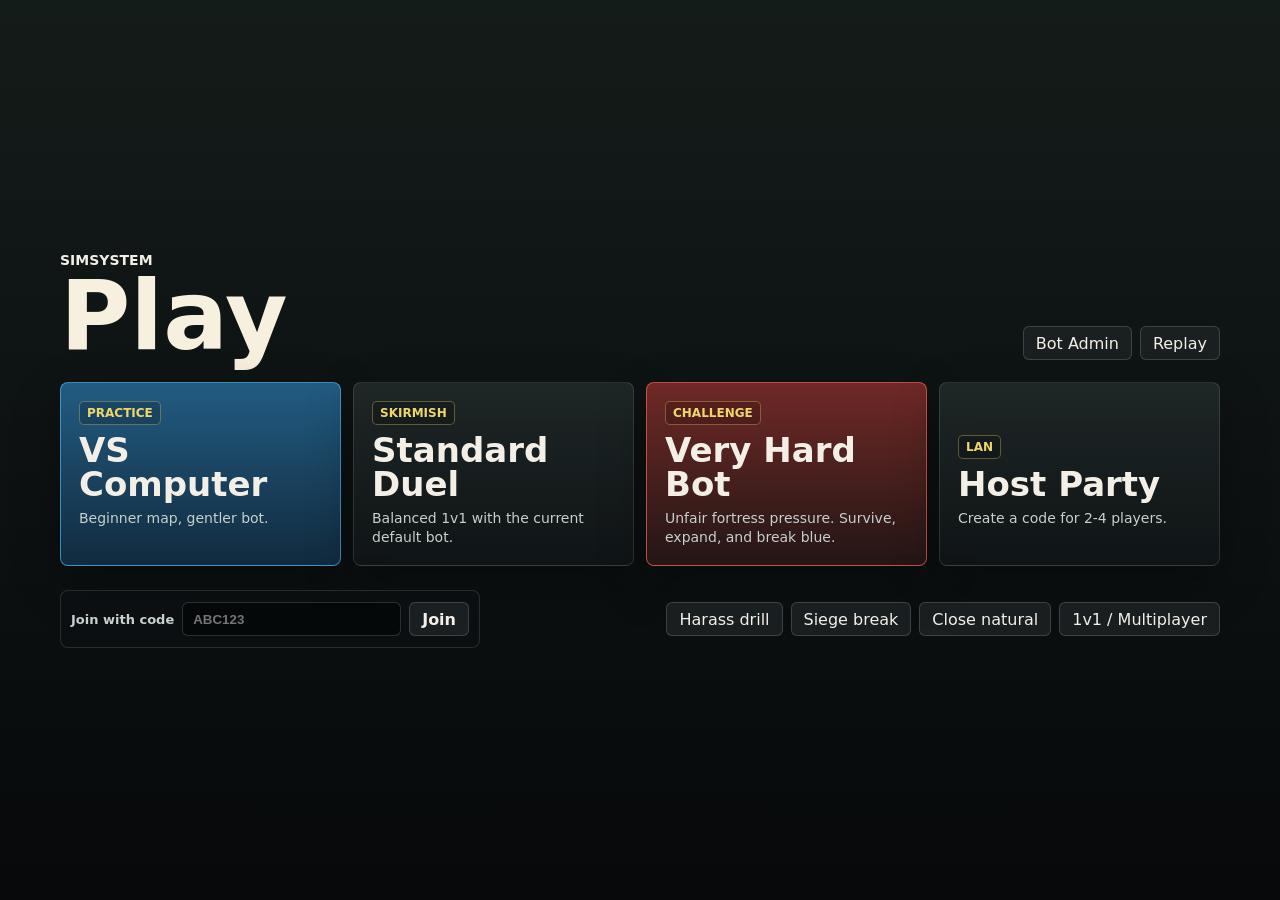
==== commit a86c2547: "Fix Pages routes and hide challenge mode" ====
--- a/index.html
+++ b/index.html
@@ -44,7 +44,7 @@
         </section>
 
         <section class="home-join" aria-label="Join game">
-          <form class="join-code-home" action="/join" method="get">
+          <form class="join-code-home" action="join" method="get">
             <label for="homeJoinCode">Join with code</label>
             <input id="homeJoinCode" name="code" type="text" inputmode="text" autocomplete="off" placeholder="ABC123">
             <button type="submit">Join</button>
@@ -53,7 +53,7 @@
             <a href="play.html?scenario=4&amp;difficulty=8">Harass drill</a>
             <a href="play.html?scenario=5&amp;difficulty=8">Siege break</a>
             <a href="play.html?scenario=8&amp;difficulty=7">Close natural</a>
-            <a href="roguelike.html">Challenges</a>
+            <a href="lobby.html">1v1 / Multiplayer</a>
           </div>
         </section>
       </section>
--- a/styles.css
+++ b/styles.css
@@ -1600,7 +1600,8 @@
 .live-link,
 .speed select,
 .scenario-select,
-.speed-select {
+.speed-select,
+.fps-control {
   border: 1px solid #596068;
   background: rgba(43, 48, 52, 0.72);
   color: #f3efe6;
@@ -1630,6 +1631,29 @@
 
 .speed-select {
   width: 78px;
+}
+
+.fps-control {
+  width: 184px;
+  grid-template-columns: auto minmax(70px, 1fr) 28px;
+  gap: 7px;
+  padding: 0 8px;
+  cursor: default;
+}
+
+.fps-control span,
+.fps-control output {
+  color: #d9e1dd;
+  font-size: 11px;
+  font-weight: 900;
+  line-height: 1;
+  text-transform: uppercase;
+}
+
+.fps-control input {
+  width: 100%;
+  accent-color: #f0d66a;
+  cursor: pointer;
 }
 
 .quality-select {
@@ -2562,6 +2586,10 @@
   top: 14px;
   bottom: auto;
   z-index: 8;
+  width: min(1180px, calc(100vw - 32px));
+  display: flex;
+  flex-wrap: wrap;
+  justify-content: center;
 }
 
 body.campaign-mode .live-toolbar .setup-control,
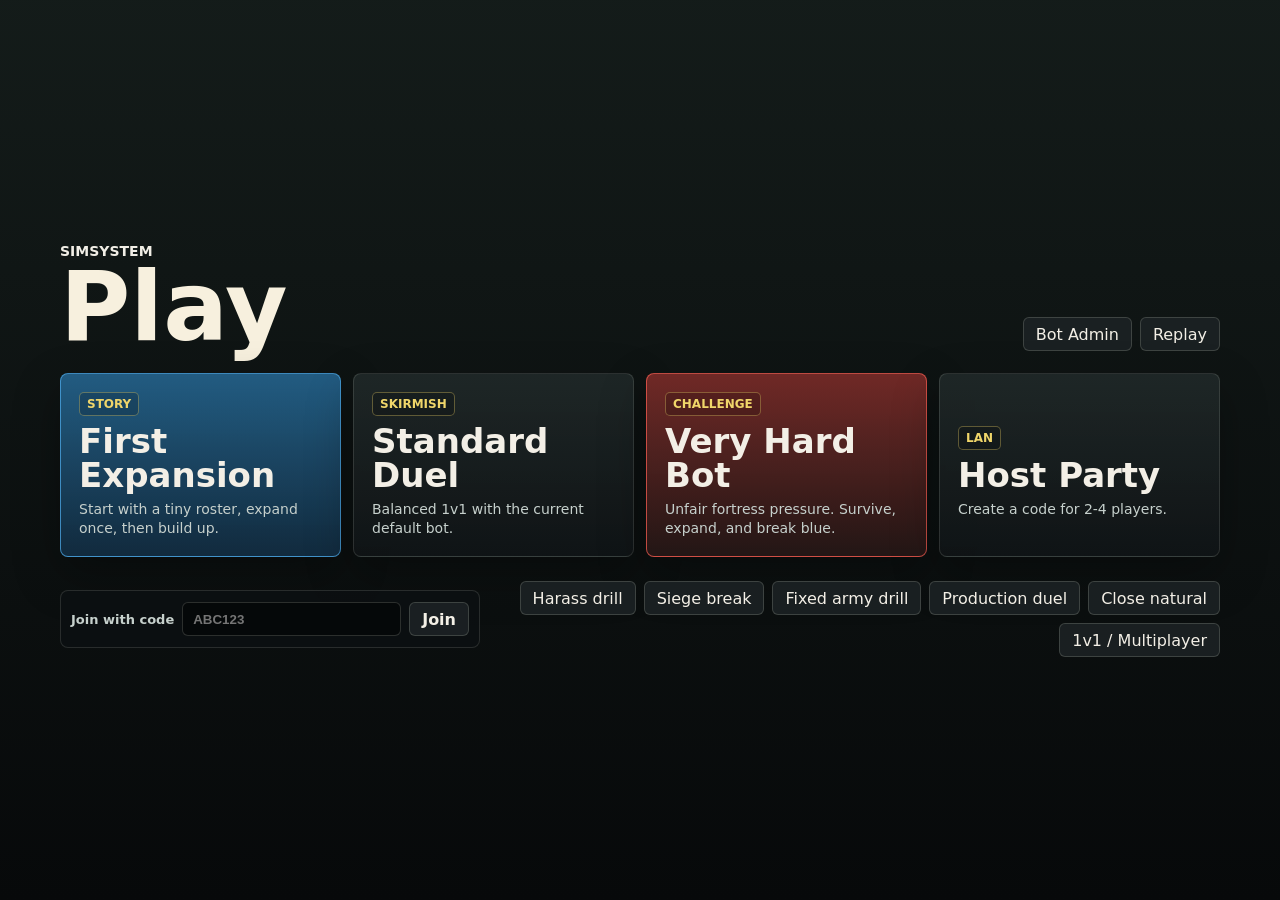
==== commit 0b16b774: "Add story-mode unit unlock progression" ====
--- a/index.html
+++ b/index.html
@@ -21,10 +21,10 @@
         </header>
 
         <section class="home-modes" aria-label="Game modes">
-          <a class="home-card primary" href="play.html?scenario=2&amp;difficulty=3">
-            <span class="mode-label">Practice</span>
-            <strong>VS Computer</strong>
-            <em>Beginner map, gentler bot.</em>
+          <a class="home-card primary" href="play.html?scenario=0&amp;difficulty=3&amp;story=1&amp;briefing=1">
+            <span class="mode-label">Story</span>
+            <strong>First Expansion</strong>
+            <em>Start with a tiny roster, expand once, then build up.</em>
           </a>
           <a class="home-card" href="play.html?scenario=0&amp;difficulty=7">
             <span class="mode-label">Skirmish</span>
@@ -50,8 +50,10 @@
             <button type="submit">Join</button>
           </form>
           <div class="home-shortcuts" aria-label="Quick links">
-            <a href="play.html?scenario=4&amp;difficulty=8">Harass drill</a>
-            <a href="play.html?scenario=5&amp;difficulty=8">Siege break</a>
+            <a href="play.html?scenario=4&amp;difficulty=8&amp;story=1&amp;briefing=1">Harass drill</a>
+            <a href="play.html?scenario=5&amp;difficulty=8&amp;story=1&amp;briefing=1">Siege break</a>
+            <a href="play.html?scenario=10&amp;difficulty=8&amp;briefing=1">Fixed army drill</a>
+            <a href="play.html?scenario=11&amp;difficulty=8&amp;briefing=1">Production duel</a>
             <a href="play.html?scenario=8&amp;difficulty=7">Close natural</a>
             <a href="lobby.html">1v1 / Multiplayer</a>
           </div>
--- a/styles.css
+++ b/styles.css
@@ -2060,6 +2060,91 @@
   justify-content: flex-end;
 }
 
+.story-intro {
+  position: fixed;
+  inset: 0;
+  z-index: 20;
+  display: grid;
+  place-items: center;
+  padding: clamp(18px, 4vw, 56px);
+  background:
+    linear-gradient(180deg, rgba(5, 8, 9, 0.58), rgba(5, 8, 9, 0.82)),
+    radial-gradient(circle at 26% 18%, rgba(74, 157, 215, 0.18), transparent 34%),
+    rgba(5, 8, 9, 0.78);
+  backdrop-filter: blur(8px);
+}
+
+.story-intro.hidden {
+  display: none;
+}
+
+.story-intro-panel {
+  width: min(760px, 100%);
+  display: grid;
+  gap: 18px;
+  padding: clamp(22px, 4vw, 42px);
+  border: 1px solid rgba(240, 214, 106, 0.30);
+  border-radius: 8px;
+  background:
+    linear-gradient(180deg, rgba(27, 35, 36, 0.96), rgba(9, 12, 13, 0.96)),
+    rgba(10, 13, 14, 0.96);
+  box-shadow: 0 34px 110px rgba(0, 0, 0, 0.58);
+}
+
+.story-kicker {
+  color: #f0d66a;
+  font-size: 13px;
+  font-weight: 950;
+  letter-spacing: 0.13em;
+  text-transform: uppercase;
+}
+
+.story-intro-panel h1 {
+  margin: 0;
+  color: #f7f0de;
+  font-size: clamp(42px, 7vw, 74px);
+  line-height: 0.95;
+  letter-spacing: 0;
+}
+
+.story-intro-panel p {
+  margin: 0;
+  color: #d8e0dc;
+  font-size: clamp(18px, 2.2vw, 23px);
+  line-height: 1.4;
+}
+
+.story-facts {
+  display: flex;
+  flex-wrap: wrap;
+  gap: 8px;
+}
+
+.story-facts span {
+  min-height: 34px;
+  display: inline-grid;
+  place-items: center;
+  padding: 0 10px;
+  border: 1px solid rgba(218, 226, 211, 0.14);
+  border-radius: 6px;
+  color: #edf4ef;
+  background: rgba(255, 255, 255, 0.055);
+  font-size: 12px;
+  font-weight: 900;
+  text-transform: uppercase;
+}
+
+.story-intro-actions {
+  display: flex;
+  justify-content: flex-end;
+  gap: 10px;
+}
+
+.story-intro-actions #storyStart {
+  border-color: rgba(76, 166, 228, 0.78);
+  background: rgba(38, 104, 148, 0.86);
+}
+
 .scenario-summary {
   border-bottom: 1px solid #34383b;
   padding: 0 0 10px;
